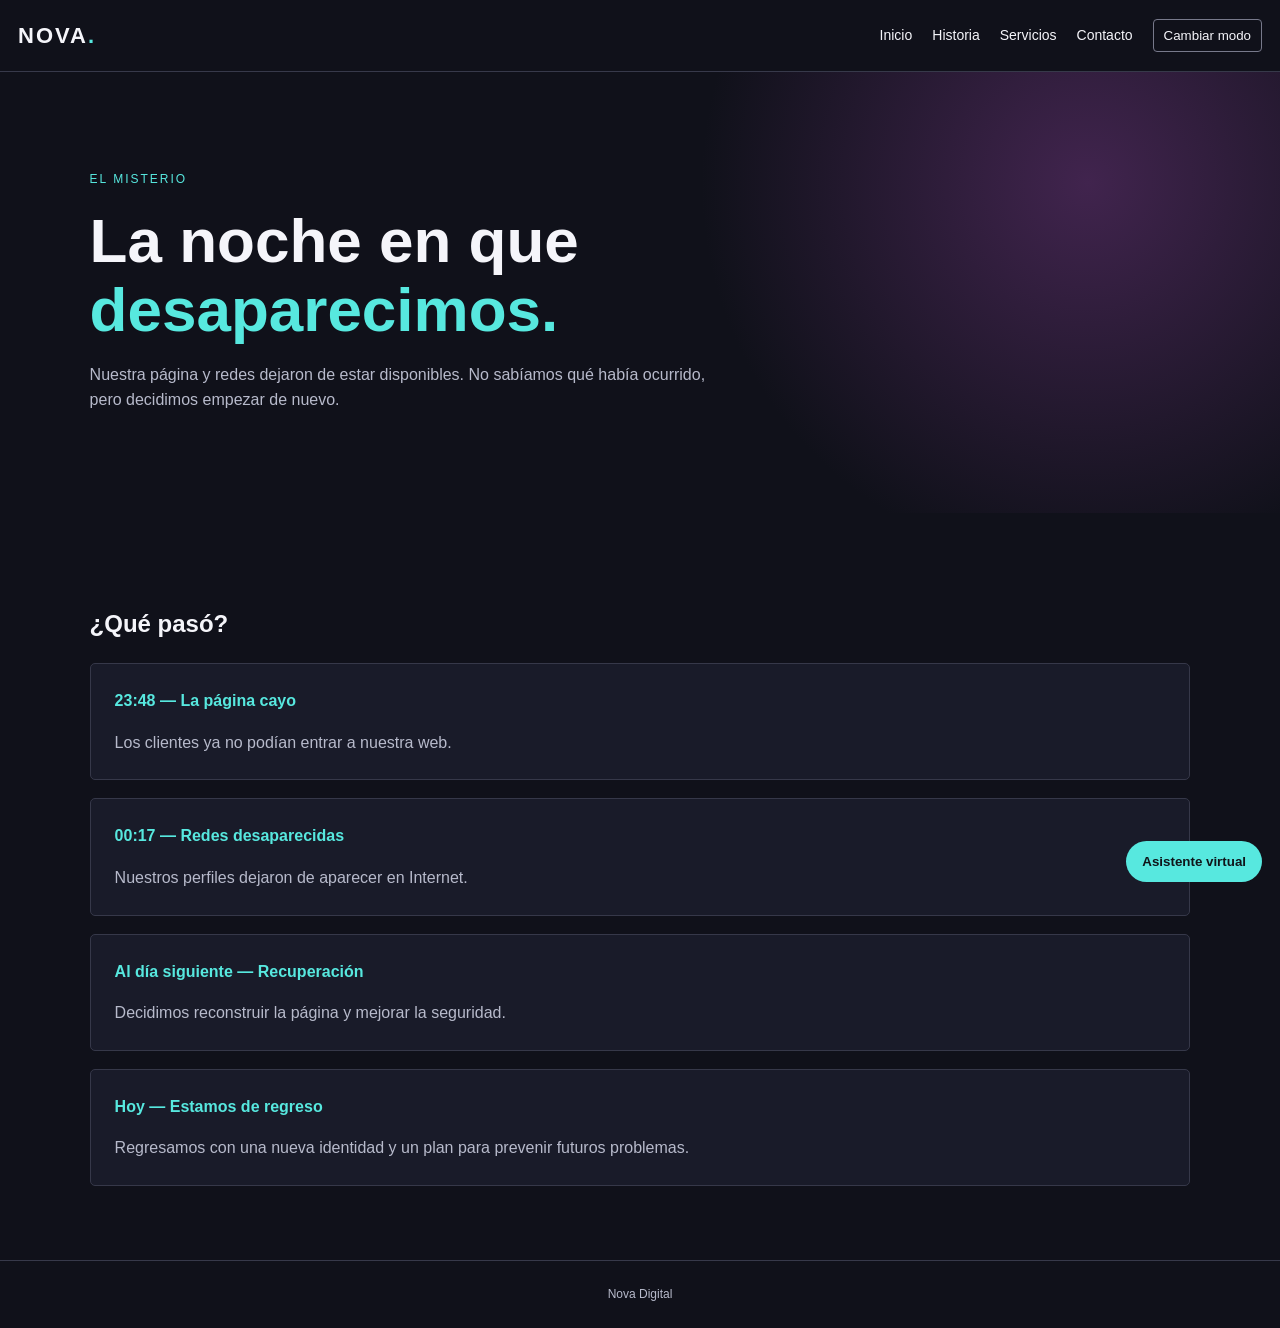
==== NOVA Digital/historia.html @ 28ab3f80 "Add files via upload" ====
<!doctype html>
<html lang="es">
    <head>
        <meta charset="UTF-8">
        <meta name="viewport" content="width=device-width, initial-scale=1">
        <title>Historia | Nova Digital</title>
        <link rel="stylesheet" href="css/estilos.css">
        <script src="js/script.js" defer></script>
    </head>


    <body>

        <header>
            <a class="logo" href="index.html">NOVA<span>.</span></a>
            <button id="menuBoton" class="menu-boton">☰</button>
            <nav id="menu">
                <a href="index.html">Inicio</a>
                <a href="historia.html">Historia</a>
                <a href="servicios.html">Servicios</a>
                <a href="contacto.html">Contacto</a>
                <button id="modoOscuro">Cambiar modo</button>
            </nav>
        </header>


        <main>

            <section class="titulo-pagina">
                <p class="etiqueta">EL MISTERIO</p>
                <h1>La noche en que<br><span>desaparecimos.</span></h1>
                <p>Nuestra página y redes dejaron de estar disponibles. No sabíamos qué había ocurrido, pero decidimos empezar de nuevo.</p>
            </section>
            <section class="contenido">
                <h2>¿Qué pasó?</h2>
                <div class="evento">
                    <b>23:48 — La página cayo</b>
                    <p>Los clientes ya no podían entrar a nuestra web.</p>
                </div>
                <div class="evento">
                    <b>00:17 — Redes desaparecidas</b>
                    <p>Nuestros perfiles dejaron de aparecer en Internet.</p>
                </div>
                <div class="evento">
                    <b>Al día siguiente — Recuperación</b>
                    <p>Decidimos reconstruir la página y mejorar la seguridad.</p>
                </div>
                <div class="evento">
                    <b>Hoy — Estamos de regreso</b>
                    <p>Regresamos con una nueva identidad y un plan para prevenir futuros problemas.</p>
                </div>
            </section>
            
        </main>

        <footer>Nova Digital</footer>
        


        <button id="chatAbrir" class="chat-abrir">Asistente virtual</button>
        <section id="chat" class="chat" hidden="">
            <div class="chat-titulo">
                <b>Asistente Nova</b>
                <button id="chatCerrar" class="chat-cerrar">×</button>
            </div>
            <div id="chatMensajes">
                <p>¡Hola! Pregúntame por nuestros servicios, historia o contacto.</p>

            </div>

            <form id="chatFormulario">
                <label class="solo-lector" for="chatTexto">Tu pregunta</label>
                <input id="chatTexto" placeholder="Escribe una pregunta..." required>
                <button>Enviar</button>
            </form>
        </section>
        <p id="aviso" class="aviso" role="status"></p>
    </body>
</html>
---- NOVA Digital/css/estilos.css ----
* {
    box-sizing: border-box;
}

:root {
    --fondo: #10111a;
    --panel: #191b29;
    --texto: #f5f5fa;
    --suave: #b7bacb;
    --azul: #57e8df;
}

body {
    margin: 0;
    font-family: Arial, sans-serif;
    background: var(--fondo);
    color: var(--texto);
    line-height: 1.6;
}

body.claro {
    --fondo: #f4f5fa;
    --panel: #fff;
    --texto: #191a25;
    --suave: #55596b;
}

header {
    display: flex;
    justify-content: space-between;
    align-items: center;
    padding: 18px;
    border-bottom: 1px solid #37394a;
    gap: 20px;
}

.logo {
    font-size: 22px;
    font-weight: bold;
    letter-spacing: 2px;
    text-decoration: none;
    color: var(--texto);
}

.logo span,
h1 span {
    color: var(--azul);
}

nav {
    display: flex;
    align-items: center;
    gap: 20px;
}

nav a {
    color: var(--texto);
    text-decoration: none;
    font-size: 14px;
}

nav a:hover {
    color: var(--azul);
}

button,
.boton {
    cursor: pointer;
    border: 0;
}

.boton,
#recuperar {
    display: inline-block;
    background: var(--azul);
    color: #17101a;
    padding: 12px 18px;
    border-radius: 4px;
    font-weight: bold;
    text-decoration: none;
}

#modoOscuro,
.menu-boton {
    color: var(--texto);
    background: transparent;
    border: 1px solid #77798b;
    border-radius: 4px;
    padding: 8px 10px;
}

.menu-boton {
    display: none;
}

.portada,
.titulo-pagina {
    padding: 86px 7% 72px;
    background: radial-gradient(circle at 85% 25%, #41244e 0, transparent 34%);
}

.portada {
    min-height: 420px;
}

.etiqueta {
    color: var(--azul);
    font-size: 12px;
    letter-spacing: 2px;
}

h1 {
    font-size: clamp(38px, 6vw, 62px);
    line-height: 1.1;
    margin: 18px 0;
}

.portada > p:not(.etiqueta),
.titulo-pagina > p:not(.etiqueta) {
    max-width: 620px;
    color: var(--suave);
    margin: 0 0 28px;
}

.contenido {
    padding: 72px 7% 56px;
}

.contenido > p {
    max-width: 850px;
    color: var(--suave);
    margin: 0 0 24px;
}

.tarjetas {
    display: grid;
    grid-template-columns: repeat(3, 1fr);
    gap: 24px;
    margin-top: 32px;
}

.tarjetas article,
.evento {
    padding: 24px;
    background: var(--panel);
    border: 1px solid #363849;
    border-radius: 5px;
}

.tarjetas article {
    border-top: 3px solid var(--azul);
}

.tarjetas p,
.evento p {
    color: var(--suave);
    margin-bottom: 0;
}

.evento {
    margin: 18px 0;
}

.evento b {
    color: var(--azul);
}

.nota {
    font-size: 13px;
    color: var(--suave);
}

.contacto {
    display: grid;
    grid-template-columns: 1fr 1fr;
    gap: 56px;
    align-items: start;
}

form {
    display: flex;
    flex-direction: column;
    gap: 10px;
}

form label {
    display: block;
    margin: 0 0 6px;
    font-size: 14px;
}

input,
textarea {
    width: 100%;
    padding: 11px;
    border: 1px solid #55586b;
    border-radius: 4px;
    background: var(--panel);
    color: var(--texto);
    font: inherit;
}

form .boton {
    margin-top: 6px;
}

.ver-prueba {
    margin-top: 12px;
    padding: 8px 12px;
    background: transparent;
    color: var(--azul);
    border: 1px solid var(--azul);
    border-radius: 4px;
}

footer {
    text-align: center;
    border-top: 1px solid #37394a;
    padding: 24px 20px;
    color: var(--suave);
    font-size: 12px;
}

.pantalla-error {
    position: fixed;
    inset: 0;
    z-index: 10;
    background: #0c0d14;
    display: grid;
    place-items: center;
    padding: 20px;
}

.pantalla-error.oculta {
    display: none;
}

.pantalla-error > div {
    text-align: center;
    max-width: 420px;
    padding: 32px;
    border: 1px solid #414357;
    background: #171824;
}

.pantalla-error p:first-child {
    color: var(--azul);
    letter-spacing: 3px;
}

.pantalla-error h1 {
    font-size: 35px;
}

.pantalla-error p {
    color: #c0c2d0;
}

.chat-abrir {
    position: fixed;
    right: 18px;
    bottom: 18px;
    padding: 13px 16px;
    border-radius: 24px;
    background: var(--azul);
    color: #10151a;
    font-weight: bold;
}

.chat {
    position: fixed;
    right: 18px;
    bottom: 75px;
    width: min(330px, calc(100% - 36px));
    z-index: 8;
    background: var(--panel);
    border: 1px solid #55586b;
    border-radius: 6px;
    padding: 14px;
    box-shadow: 0 8px 30px #0006;
}

.chat-titulo {
    display: flex;
    justify-content: space-between;
    align-items: center;
}

.chat-titulo button {
    background: none;
    color: var(--texto);
    font-size: 22px;
}

.chat #chatMensajes {
    max-height: 170px;
    overflow: auto;
    color: var(--suave);
    font-size: 13px;
    padding: 8px 0;
}

.chat form {
    display: flex;
    gap: 6px;
}

.chat form input {
    min-width: 0;
}

.chat form button {
    background: var(--azul);
    padding: 8px;
    border-radius: 4px;
}

.aviso {
    position: fixed;
    bottom: 70px;
    left: 50%;
    transform: translateX(-50%);
    background: var(--panel);
    border: 1px solid var(--azul);
    padding: 12px 18px;
    border-radius: 4px;
    max-width: 90%;
    z-index: 20;
    display: none;
}

.aviso.visible {
    display: block;
}

.solo-lector {
    position: absolute;
    width: 1px;
    height: 1px;
    overflow: hidden;
    clip: rect(0, 0, 0, 0);
}

body.secreto {
    filter: hue-rotate(55deg);
}

@media (max-width: 700px) {
    header {
        flex-wrap: wrap;
        padding: 16px 5%;
    }

    .menu-boton {
        display: block;
    }

    nav {
        display: none;
        width: 100%;
        flex-direction: column;
        align-items: flex-start;
        gap: 14px;
        padding: 10px 0;
    }

    nav.abierto {
        display: flex;
    }

}
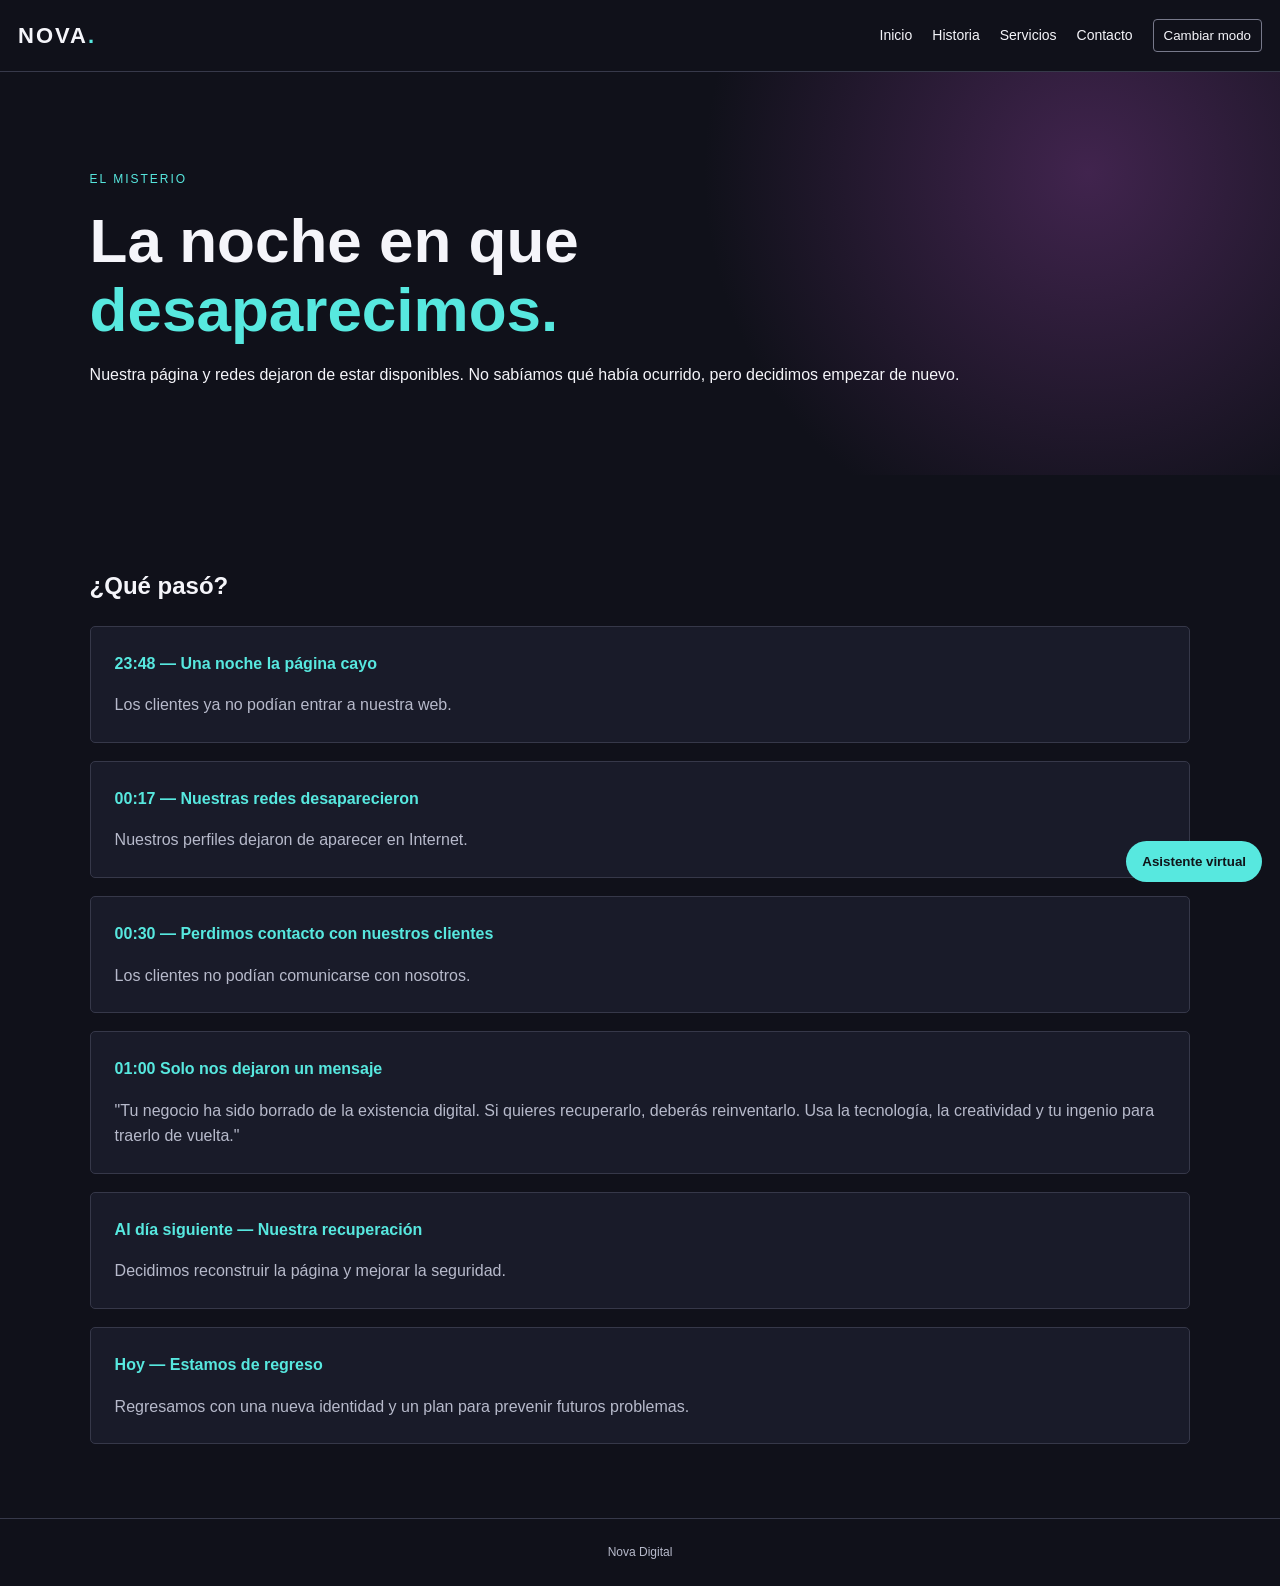
==== commit cd1ac1c8: "Revise event descriptions in historia.html" ====
--- a/NOVA Digital/historia.html
+++ b/NOVA Digital/historia.html
@@ -34,17 +34,27 @@
             <section class="contenido">
                 <h2>¿Qué pasó?</h2>
                 <div class="evento">
-                    <b>23:48 — La página cayo</b>
+                    <b>23:48 — Una noche la página cayo</b>
                     <p>Los clientes ya no podían entrar a nuestra web.</p>
                 </div>
                 <div class="evento">
-                    <b>00:17 — Redes desaparecidas</b>
+                    <b>00:17 — Nuestras redes desaparecieron</b>
                     <p>Nuestros perfiles dejaron de aparecer en Internet.</p>
                 </div>
                 <div class="evento">
-                    <b>Al día siguiente — Recuperación</b>
+                    <b>00:30 — Perdimos contacto con nuestros clientes</b>
+                    <p>Los clientes no podían comunicarse con nosotros.</p>
+                </div>
+                <div class="evento">
+                    <b>01:00 Solo nos dejaron un mensaje</b>
+                    <p>"Tu negocio ha sido borrado de la existencia digital. Si quieres recuperarlo, deberás reinventarlo. 
+                        Usa la tecnología, la creatividad y tu ingenio para traerlo de vuelta."</p>
+                </div>
+                <div class="evento">
+                    <b>Al día siguiente — Nuestra recuperación</b>
                     <p>Decidimos reconstruir la página y mejorar la seguridad.</p>
                 </div>
+                
                 <div class="evento">
                     <b>Hoy — Estamos de regreso</b>
                     <p>Regresamos con una nueva identidad y un plan para prevenir futuros problemas.</p>
@@ -76,4 +86,4 @@
         </section>
         <p id="aviso" class="aviso" role="status"></p>
     </body>
-</html>+</html>
--- a/NOVA Digital/css/estilos.css
+++ b/NOVA Digital/css/estilos.css
@@ -115,12 +115,6 @@
     margin: 18px 0;
 }
 
-.portada > p:not(.etiqueta),
-.titulo-pagina > p:not(.etiqueta) {
-    max-width: 620px;
-    color: var(--suave);
-    margin: 0 0 28px;
-}
 
 .contenido {
     padding: 72px 7% 56px;
@@ -156,6 +150,49 @@
     color: var(--suave);
     margin-bottom: 0;
 }
+
+
+
+.galeria {
+    display: grid;
+    grid-template-columns: repeat(3, minmax(0, 1fr));
+    gap: 24px;
+    width: min(100%, 1100px);
+    padding: 30px 24px;
+    margin: 30px auto;
+}
+
+.galeria img {
+    display: block;
+    width: 100%;
+    aspect-ratio: 4 / 3;
+    object-fit: contain;
+    background: #fff;
+    border: 1px solid #363849;
+    border-radius: 8px;
+    box-shadow: 0 4px 10px rgba(0, 0, 0, 0.2);
+    transition: transform 0.3s, box-shadow 0.3s;
+}
+
+.galeria img:hover {
+    transform: translateY(-4px);
+    box-shadow: 0 8px 18px rgba(0, 0, 0, 0.3);
+}
+
+@media (max-width: 760px) {
+    .galeria {
+        grid-template-columns: repeat(2, minmax(0, 1fr));
+    }
+}
+
+@media (max-width: 520px) {
+    .galeria {
+        grid-template-columns: 1fr;
+        padding: 24px 7%;
+    }
+}
+
+
 
 .evento {
     margin: 18px 0;
@@ -255,6 +292,11 @@
 .pantalla-error p {
     color: #c0c2d0;
 }
+
+
+
+
+
 
 .chat-abrir {
     position: fixed;
@@ -301,7 +343,6 @@
 }
 
 .chat form {
-    display: flex;
     gap: 6px;
 }
 
@@ -333,39 +374,6 @@
     display: block;
 }
 
-.solo-lector {
-    position: absolute;
-    width: 1px;
-    height: 1px;
-    overflow: hidden;
-    clip: rect(0, 0, 0, 0);
-}
-
 body.secreto {
-    filter: hue-rotate(55deg);
-}
-
-@media (max-width: 700px) {
-    header {
-        flex-wrap: wrap;
-        padding: 16px 5%;
-    }
-
-    .menu-boton {
-        display: block;
-    }
-
-    nav {
-        display: none;
-        width: 100%;
-        flex-direction: column;
-        align-items: flex-start;
-        gap: 14px;
-        padding: 10px 0;
-    }
-
-    nav.abierto {
-        display: flex;
-    }
-
-}
+    filter: hue-rotate(180deg);
+}
